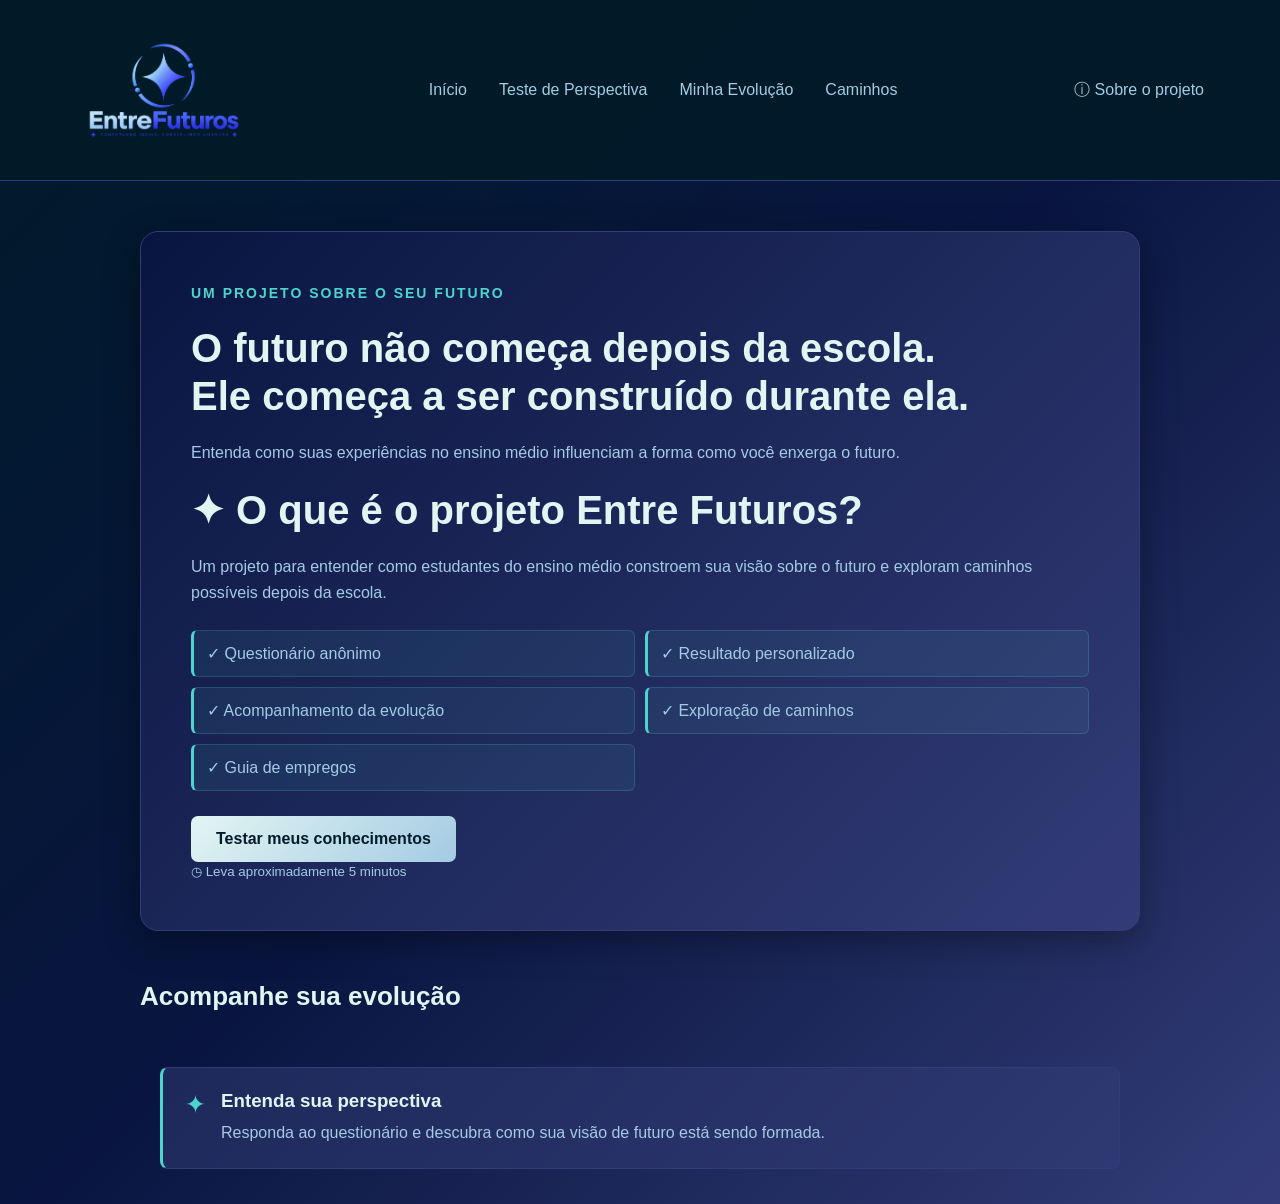
==== Entre Futuros/index.html @ 98583a54 "Versao iniciante" ====
<!DOCTYPE html>
<html lang="pt-BR">

<head>
    <meta charset="UTF-8">
    <meta name="viewport" content="width=device-width, initial-scale=1.0">

    <title>Entre Futuros</title>

    <link rel="stylesheet" href="style.css">
</head>

<body>

    <!-- CABEÇALHO -->
    <header class="navbar">

        <a class="logo" href="#" onclick="openTab(event, 'inicio')">
            <img src="Entre Futuros- Logo.png"alt="Entre Futuros">
        </a>


        <nav>
            <a href="#" onclick="openTab(event, 'inicio')">
                Início
            </a>

            <a href="#" onclick="openTab(event, 'teste')">
                Teste de Perspectiva
            </a>

            <a href="#" onclick="openTab(event, 'evolucao')">
                Minha Evolução
            </a>

            <a href="#" onclick="openTab(event, 'caminhos')">
                Caminhos
            </a>
        </nav>

        <a class="about" href="#" onclick="openTab(event, 'sobre')">
            ⓘ Sobre o projeto
        </a>

    </header>


    <!-- CONTEÚDO -->

    <main>

        <!-- INÍCIO -->
        <section id="inicio" class="tab-content active">

            <div class="hero-card">

                <p>UM PROJETO SOBRE O SEU FUTURO</p>

                <h1>
                    O futuro não começa depois da escola.
                    <br>
                    Ele começa a ser construído durante ela.
                </h1>

                <p>
                    Entenda como suas experiências no ensino médio
                    influenciam a forma como você enxerga o futuro.
                </p>

                <h1>✦ O que é o projeto Entre Futuros?</h1>

                <p>
                    Um projeto para entender como estudantes do ensino médio
                    constroem sua visão sobre o futuro e exploram caminhos
                    possíveis depois da escola.
                </p>

                <ul>
                    <li>✓ Questionário anônimo</li>
                    <li>✓ Resultado personalizado</li>
                    <li>✓ Acompanhamento da evolução</li>
                    <li>✓ Exploração de caminhos</li>
                    <li>✓ Guia de empregos</li>
                </ul>

                <a class="btn primary" href="#" onclick="openTab(event, 'teste')">
                    Testar meus conhecimentos
                </a>

                <br>

                <small>◷ Leva aproximadamente 5 minutos</small>

            </div>


            <h4>Acompanhe sua evolução</h4>

            <section class="features container">

                <a href="#" class="feature" onclick="openTab(event, 'teste')">

                    <span class="icon purple">✦</span>

                    <div>
                        <h3>Entenda sua perspectiva</h3>

                        <p>
                            Responda ao questionário e descubra como
                            sua visão de futuro está sendo formada.
                        </p>
                    </div>

                </a>

            </section>

        </section>


        <!-- TESTE -->
        <section id="teste" class="tab-content">

            <div class="container">

                <h1>Teste de Perspectiva</h1>

                <p>
                    Responda ao questionário para entender melhor
                    como você enxerga seu futuro.
                </p>

            </div>

        </section>


        <!-- EVOLUÇÃO -->
        <section id="evolucao" class="tab-content">

            <div class="container">

                <h1>Minha Evolução</h1>

                <p>
                    Aqui você poderá acompanhar como sua perspectiva
                    sobre o futuro muda ao longo do tempo.
                </p>

            </div>

        </section>


        <!-- CAMINHOS -->
        <section id="caminhos" class="tab-content">

            <div class="container">

                <h1>Caminhos</h1>

                <p>
                    Explore diferentes possibilidades para o seu futuro.
                </p>

            </div>

        </section>


        <!-- SOBRE -->
        <section id="sobre" class="tab-content">

            <div class="container">

                <h1>Sobre o projeto</h1>

                <p>
                    O Entre Futuros é um projeto voltado para entender
                    como estudantes do ensino médio constroem sua visão
                    sobre o futuro.
                </p>

            </div>

        </section>

    </main>


    <!-- JAVASCRIPT -->

    <script>

        function openTab(event, tabId) {

            event.preventDefault();

            // Esconde todas as seções
            document.querySelectorAll(".tab-content").forEach(tab => {
                tab.classList.remove("active");
            });

            // Mostra a seção escolhida
            document.getElementById(tabId).classList.add("active");

        }

    </script>

</body>

</html>
---- Entre Futuros/style.css ----
/* ===== CORES ===== */

:root {
    --ink: #001B29;
    --navy: #091540;
    --indigo: #333C77;
    --persian: #1B2CC1;

    --cyan: #4DD4CD;
    --ice: #A4CBE3;
    --azure: #E2F5F3;
    --blue: #7692FF;
}


/* ===== GERAL ===== */

* {
    margin: 0;
    padding: 0;
    box-sizing: border-box;
    scroll-behavior: smooth;
}

body {
    font-family: Arial, sans-serif;
    background: linear-gradient(135deg,
            var(--ink),
            var(--navy),
            var(--indigo));
    color: var(--azure);
}


/* ===== MENU ===== */

.navbar {
    background: rgba(0, 27, 41, 0.95);
    padding: 15px 5%;

    display: flex;
    align-items: center;
    justify-content: space-between;

    border-bottom: 1px solid var(--indigo);

    position: sticky;
    top: 0;
    z-index: 10;
}

/* ===== LOGO ===== */

.logo {
    display: flex;
    align-items: center;

    text-decoration: none;
}

.logo img {
    width: 200px;
    height: 150px;

    object-fit: contain;
    display: block;
}

/* ===== LINKS ===== */

nav {
    display: flex;
    gap: 8px;
}

nav a,
.about {
    color: var(--ice);
    text-decoration: none;

    padding: 10px 12px;

    transition: 0.3s;
}

nav a:hover,
.about:hover {
    color: var(--cyan);
}


/* ===== CONTEÚDO DAS ABAS ===== */

.tab-content {
    display: none;
}

.tab-content.active {
    display: block;
    animation: fadeIn 0.4s ease;
}


/* ===== INÍCIO ===== */

.hero-card {
    max-width: 1000px;

    margin: 50px auto 30px;
    padding: 50px;

    background: linear-gradient(135deg,
            var(--navy),
            var(--indigo));

    border: 1px solid var(--indigo);
    border-radius: 18px;

    box-shadow: 0 10px 35px rgba(0, 0, 0, 0.35);
}


.hero-card>p:first-child {
    color: var(--cyan);

    font-size: 14px;
    letter-spacing: 2px;
    font-weight: bold;
}


.hero-card h1 {
    color: var(--azure);

    font-size: 40px;
    line-height: 1.2;

    margin: 20px 0;
}


.hero-card p {
    color: var(--ice);

    line-height: 1.6;
    font-size: 16px;
}


/* ===== LISTA ===== */

.hero-card ul {
    list-style: none;

    margin-top: 25px;

    display: grid;
    grid-template-columns: 1fr 1fr;

    gap: 10px;
}


.hero-card li {
    padding: 13px;

    background: rgba(77, 212, 205, 0.08);

    border: 1px solid rgba(77, 212, 205, 0.2);
    border-left: 3px solid var(--cyan);

    border-radius: 6px;

    color: var(--ice);
}


/* ===== BOTÃO ===== */

.btn {
    display: inline-block;

    margin-top: 25px;
    padding: 14px 25px;

    background: linear-gradient(135deg,
            var(--azure),
            var(--ice));

    color: var(--ink);

    text-decoration: none;
    font-weight: bold;

    border-radius: 7px;

    transition: 0.3s;
}

.btn:hover {
    background: var(--cyan);
    transform: translateY(-2px);
}

small {
    color: var(--ice);
}


/* ===== FUNCIONALIDADES ===== */

h4 {
    max-width: 1000px;

    margin: 50px auto 20px;

    color: var(--azure);

    font-size: 26px;
}


.features {
    max-width: 1000px;

    margin: auto;

    display: grid;
    grid-template-columns: 1fr;

    gap: 15px;
}


.feature {
    display: flex;
    gap: 15px;

    padding: 22px;

    background: rgba(51, 60, 119, 0.5);

    border: 1px solid var(--indigo);
    border-left: 3px solid var(--cyan);

    border-radius: 8px;

    color: white;
    text-decoration: none;

    transition: 0.3s;
}


.feature:hover {
    background: rgba(77, 212, 205, 0.1);

    border-color: var(--cyan);

    transform: translateY(-2px);
}


.feature h3 {
    color: var(--azure);

    margin-bottom: 8px;
}


.feature p {
    color: var(--ice);

    line-height: 1.5;
}


.icon {
    font-size: 25px;
    color: var(--cyan);
}


/* ===== OUTRAS PÁGINAS ===== */

.container {
    max-width: 1000px;

    margin: auto;
    padding: 35px 20px;
}


.container h1 {
    color: var(--azure);

    margin-bottom: 15px;
}


.container p {
    color: var(--ice);

    line-height: 1.6;
}


/* ===== ANIMAÇÃO ===== */

@keyframes fadeIn {
    from {
        opacity: 0;
        transform: translateY(10px);
    }

    to {
        opacity: 1;
        transform: translateY(0);
    }
}


/* ===== CELULAR ===== */

@media (max-width: 800px) {

    .navbar {
        flex-direction: column;
        gap: 10px;
    }

    nav {
        flex-wrap: wrap;
        justify-content: center;
    }

    .hero-card {
        margin: 30px 5%;
        padding: 35px;
    }

    .hero-card h1 {
        font-size: 32px;
    }

    .hero-card ul {
        grid-template-columns: 1fr;
    }

    .features {
        margin: 0 5%;
    }

    .container {
        padding: 25px;
    }
}
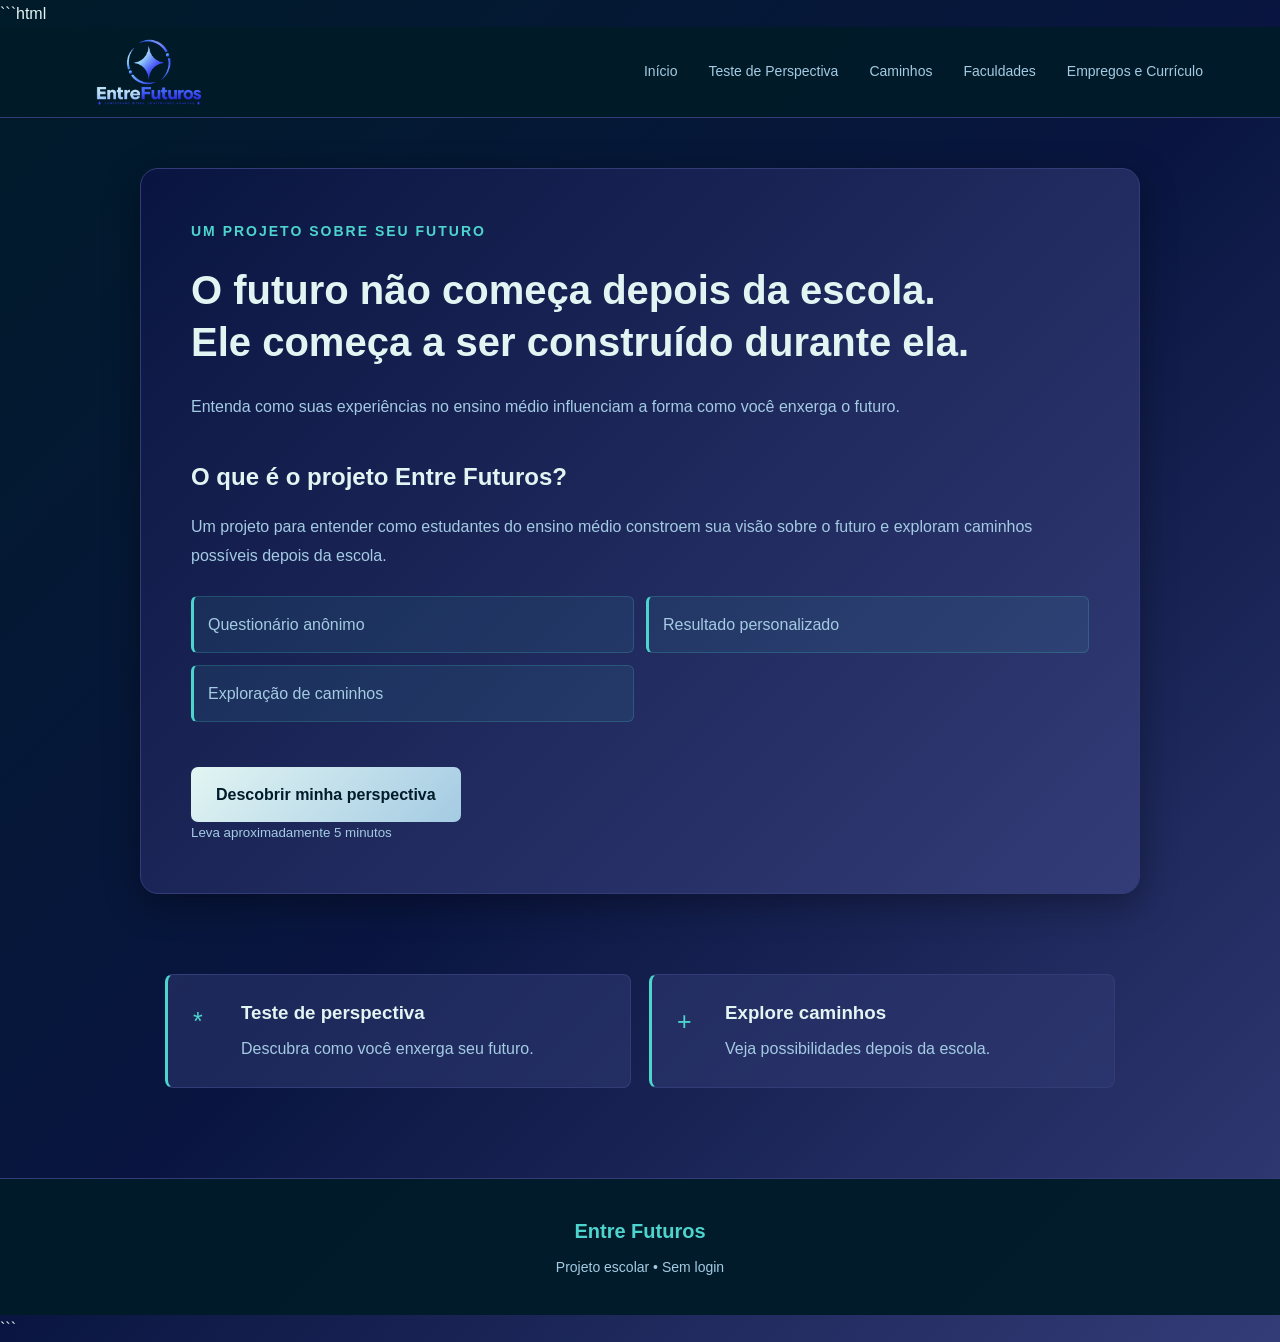
==== commit 2d962de2: "Add files via upload" ====
--- a/Entre Futuros/index.html
+++ b/Entre Futuros/index.html
@@ -1,186 +1,2115 @@
+```html
 <!DOCTYPE html>
 <html lang="pt-BR">
 
 <head>
+
     <meta charset="UTF-8">
+
     <meta name="viewport" content="width=device-width, initial-scale=1.0">
 
     <title>Entre Futuros</title>
 
     <link rel="stylesheet" href="style.css">
+
 </head>
 
+
 <body>
 
+
     <!-- CABEÇALHO -->
+
     <header class="navbar">
 
-        <a class="logo" href="#" onclick="openTab(event, 'inicio')">
-            <img src="Entre Futuros- Logo.png"alt="Entre Futuros">
+        <a
+            class="logo"
+            href="#"
+            onclick="openTab(event, 'inicio')">
+
+            <img
+                src="Entre Futuros- Logo.png"
+                alt="Entre Futuros">
+
         </a>
 
 
         <nav>
-            <a href="#" onclick="openTab(event, 'inicio')">
+
+            <a
+                href="#"
+                onclick="openTab(event, 'inicio')">
+
                 Início
+
             </a>
 
-            <a href="#" onclick="openTab(event, 'teste')">
+
+            <a
+                href="#"
+                onclick="openTab(event, 'teste')">
+
                 Teste de Perspectiva
+
             </a>
 
-            <a href="#" onclick="openTab(event, 'evolucao')">
-                Minha Evolução
+
+            <a
+                href="#"
+                onclick="openTab(event, 'caminhos')">
+
+                Caminhos
+
             </a>
 
-            <a href="#" onclick="openTab(event, 'caminhos')">
-                Caminhos
+
+            <a
+                href="#"
+                onclick="openTab(event, 'faculdades-rn')">
+
+                Faculdades
+
             </a>
+
+
+            <a
+                href="#"
+                onclick="openTab(event, 'empregos-curriculo')">
+
+                Empregos e Currículo
+
+            </a>
+
         </nav>
 
-        <a class="about" href="#" onclick="openTab(event, 'sobre')">
-            ⓘ Sobre o projeto
-        </a>
-
     </header>
 
 
+
     <!-- CONTEÚDO -->
 
     <main>
 
+
+        <!-- ========================= -->
         <!-- INÍCIO -->
-        <section id="inicio" class="tab-content active">
+        <!-- ========================= -->
+
+        <section
+            id="inicio"
+            class="tab-content active">
+
 
             <div class="hero-card">
 
-                <p>UM PROJETO SOBRE O SEU FUTURO</p>
+                <p>
+                    UM PROJETO SOBRE SEU FUTURO
+                </p>
+
 
                 <h1>
+
                     O futuro não começa depois da escola.
+
                     <br>
+
                     Ele começa a ser construído durante ela.
+
                 </h1>
 
+
                 <p>
+
                     Entenda como suas experiências no ensino médio
                     influenciam a forma como você enxerga o futuro.
+
                 </p>
 
-                <h1>✦ O que é o projeto Entre Futuros?</h1>
+
+                <h2>
+
+                    O que é o projeto Entre Futuros?
+
+                </h2>
+
 
                 <p>
-                    Um projeto para entender como estudantes do ensino médio
-                    constroem sua visão sobre o futuro e exploram caminhos
-                    possíveis depois da escola.
+
+                    Um projeto para entender como estudantes do ensino
+                    médio constroem sua visão sobre o futuro e exploram
+                    caminhos possíveis depois da escola.
+
                 </p>
 
+
                 <ul>
-                    <li>✓ Questionário anônimo</li>
-                    <li>✓ Resultado personalizado</li>
-                    <li>✓ Acompanhamento da evolução</li>
-                    <li>✓ Exploração de caminhos</li>
-                    <li>✓ Guia de empregos</li>
+
+                    <li>
+                        Questionário anônimo
+                    </li>
+
+                    <li>
+                        Resultado personalizado
+                    </li>
+
+                    <li>
+                        Exploração de caminhos
+                    </li>
+
                 </ul>
 
-                <a class="btn primary" href="#" onclick="openTab(event, 'teste')">
-                    Testar meus conhecimentos
+
+                <a
+                    class="btn primary"
+                    href="#"
+                    onclick="openTab(event, 'teste')">
+
+                    Descobrir minha perspectiva
+
                 </a>
 
+
                 <br>
 
-                <small>◷ Leva aproximadamente 5 minutos</small>
+
+                <small>
+
+                    Leva aproximadamente 5 minutos
+
+                </small>
 
             </div>
 
 
-            <h4>Acompanhe sua evolução</h4>
 
             <section class="features container">
 
-                <a href="#" class="feature" onclick="openTab(event, 'teste')">
-
-                    <span class="icon purple">✦</span>
+
+                <a
+                    href="#"
+                    class="feature"
+                    onclick="openTab(event, 'teste')">
+
+                    <span class="icon purple">
+
+                        *
+
+                    </span>
+
 
                     <div>
-                        <h3>Entenda sua perspectiva</h3>
+
+                        <h3>
+
+                            Teste de perspectiva
+
+                        </h3>
+
 
                         <p>
-                            Responda ao questionário e descubra como
-                            sua visão de futuro está sendo formada.
+
+                            Descubra como você enxerga seu futuro.
+
                         </p>
+
                     </div>
 
                 </a>
 
+
+
+                <a
+                    href="#"
+                    class="feature"
+                    onclick="openTab(event, 'caminhos')">
+
+                    <span class="icon yellow">
+
+                        +
+
+                    </span>
+
+
+                    <div>
+
+                        <h3>
+
+                            Explore caminhos
+
+                        </h3>
+
+
+                        <p>
+
+                            Veja possibilidades depois da escola.
+
+                        </p>
+
+                    </div>
+
+                </a>
+
             </section>
 
         </section>
 
 
+
+        <!-- ========================= -->
         <!-- TESTE -->
-        <section id="teste" class="tab-content">
+        <!-- ========================= -->
+
+        <section
+            id="teste"
+            class="tab-content">
+
 
             <div class="container">
 
-                <h1>Teste de Perspectiva</h1>
+
+                <h1>
+
+                    Teste de Perspectiva
+
+                </h1>
+
 
                 <p>
+
                     Responda ao questionário para entender melhor
                     como você enxerga seu futuro.
+
                 </p>
 
+
+
+                <form
+                    class="quiz-card"
+                    id="quizForm">
+
+
+                    <!-- PERGUNTA 1 -->
+
+                    <div class="question active">
+
+                        <h3>
+
+                            1. Quando você pensa no futuro depois
+                            do ensino médio, você...
+
+                        </h3>
+
+
+                        <label>
+
+                            <input
+                                name="q1"
+                                type="radio"
+                                value="determinado">
+
+                            Já tenho um plano bem definido.
+
+                        </label>
+
+
+                        <label>
+
+                            <input
+                                name="q1"
+                                type="radio"
+                                value="explorador">
+
+                            Tenho algumas ideias, mas quero conhecer
+                            possibilidades.
+
+                        </label>
+
+
+                        <label>
+
+                            <input
+                                name="q1"
+                                type="radio"
+                                value="transformacao">
+
+                            Mudo bastante de ideia conforme vivo
+                            novas experiências.
+
+                        </label>
+
+
+                        <label>
+
+                            <input
+                                name="q1"
+                                type="radio"
+                                value="descobrindo">
+
+                            Ainda não faço ideia e estou tentando descobrir.
+
+                        </label>
+
+                    </div>
+
+
+
+                    <!-- PERGUNTA 2 -->
+
+                    <div class="question">
+
+                        <h3>
+
+                            2. O quanto a escola influencia suas
+                            escolhas para o futuro?
+
+                        </h3>
+
+
+                        <label>
+
+                            <input
+                                name="q2"
+                                type="radio"
+                                value="determinado">
+
+                            Muito: professores e atividades me ajudam
+                            a decidir.
+
+                        </label>
+
+
+                        <label>
+
+                            <input
+                                name="q2"
+                                type="radio"
+                                value="explorador">
+
+                            Um pouco: algumas experiências despertaram
+                            interesses.
+
+                        </label>
+
+
+                        <label>
+
+                            <input
+                                name="q2"
+                                type="radio"
+                                value="transformacao">
+
+                            Depende do momento e das experiências.
+
+                        </label>
+
+
+                        <label>
+
+                            <input
+                                name="q2"
+                                type="radio"
+                                value="descobrindo">
+
+                            Pouco: ainda não vejo uma ligação clara.
+
+                        </label>
+
+                    </div>
+
+
+
+                    <!-- PERGUNTA 3 -->
+
+                    <div class="question">
+
+                        <h3>
+
+                            3. Qual fator mais pesa nas suas decisões?
+
+                        </h3>
+
+
+                        <label>
+
+                            <input
+                                name="q3"
+                                type="radio"
+                                value="explorador">
+
+                            Meus interesses e curiosidades.
+
+                        </label>
+
+
+                        <label>
+
+                            <input
+                                name="q3"
+                                type="radio"
+                                value="determinado">
+
+                            Meus objetivos profissionais.
+
+                        </label>
+
+
+                        <label>
+
+                            <input
+                                name="q3"
+                                type="radio"
+                                value="descobrindo">
+
+                            Minha situação financeira.
+
+                        </label>
+
+
+                        <label>
+
+                            <input
+                                name="q3"
+                                type="radio"
+                                value="transformacao">
+
+                            Família, amigos e pessoas próximas.
+
+                        </label>
+
+                    </div>
+
+
+
+                    <!-- PERGUNTA 4 -->
+
+                    <div class="question">
+
+                        <h3>
+
+                            4. Quando alguém pergunta
+                            "o que você vai fazer depois da escola?"...
+
+                        </h3>
+
+
+                        <label>
+
+                            <input
+                                name="q4"
+                                type="radio"
+                                value="determinado">
+
+                            Eu sei exatamente o que responder.
+
+                        </label>
+
+
+                        <label>
+
+                            <input
+                                name="q4"
+                                type="radio"
+                                value="explorador">
+
+                            Tenho algumas opções para contar.
+
+                        </label>
+
+
+                        <label>
+
+                            <input
+                                name="q4"
+                                type="radio"
+                                value="transformacao">
+
+                            Minha resposta muda dependendo da época.
+
+                        </label>
+
+
+                        <label>
+
+                            <input
+                                name="q4"
+                                type="radio"
+                                value="descobrindo">
+
+                            Fico sem saber o que responder.
+
+                        </label>
+
+                    </div>
+
+
+
+                    <!-- PERGUNTA 5 -->
+
+                    <div class="question">
+
+                        <h3>
+
+                            5. O que mais preocupa você sobre o futuro?
+
+                        </h3>
+
+
+                        <label>
+
+                            <input
+                                name="q5"
+                                type="radio"
+                                value="descobrindo">
+
+                            Não saber qual caminho escolher.
+
+                        </label>
+
+
+                        <label>
+
+                            <input
+                                name="q5"
+                                type="radio"
+                                value="determinado">
+
+                            Conseguir alcançar meus objetivos.
+
+                        </label>
+
+
+                        <label>
+
+                            <input
+                                name="q5"
+                                type="radio"
+                                value="explorador">
+
+                            Encontrar algo que realmente combine comigo.
+
+                        </label>
+
+
+                        <label>
+
+                            <input
+                                name="q5"
+                                type="radio"
+                                value="transformacao">
+
+                            As mudanças que ainda podem acontecer.
+
+                        </label>
+
+                    </div>
+
+
+
+                    <!-- PERGUNTA 6 -->
+
+                    <div class="question">
+
+                        <h3>
+
+                            6. Como você se sente ao pensar em tomar
+                            decisões importantes?
+
+                        </h3>
+
+
+                        <label>
+
+                            <input
+                                name="q6"
+                                type="radio"
+                                value="determinado">
+
+                            Confiante.
+
+                        </label>
+
+
+                        <label>
+
+                            <input
+                                name="q6"
+                                type="radio"
+                                value="explorador">
+
+                            Curioso.
+
+                        </label>
+
+
+                        <label>
+
+                            <input
+                                name="q6"
+                                type="radio"
+                                value="transformacao">
+
+                            Em dúvida, mas aberto a mudanças.
+
+                        </label>
+
+
+                        <label>
+
+                            <input
+                                name="q6"
+                                type="radio"
+                                value="descobrindo">
+
+                            Inseguro ou sem direção.
+
+                        </label>
+
+                    </div>
+
+
+
+                    <!-- PERGUNTA 7 -->
+
+                    <div class="question">
+
+                        <h3>
+
+                            7. Qual frase mais combina com você?
+
+                        </h3>
+
+
+                        <label>
+
+                            <input
+                                name="q7"
+                                type="radio"
+                                value="determinado">
+
+                            "Eu já sei onde quero chegar."
+
+                        </label>
+
+
+                        <label>
+
+                            <input
+                                name="q7"
+                                type="radio"
+                                value="explorador">
+
+                            "Quero experimentar antes de decidir."
+
+                        </label>
+
+
+                        <label>
+
+                            <input
+                                name="q7"
+                                type="radio"
+                                value="transformacao">
+
+                            "Meu futuro está mudando junto comigo."
+
+                        </label>
+
+
+                        <label>
+
+                            <input
+                                name="q7"
+                                type="radio"
+                                value="descobrindo">
+
+                            "Ainda estou tentando me encontrar."
+
+                        </label>
+
+                    </div>
+
+
+
+                    <!-- PERGUNTA 8 -->
+
+                    <div class="question">
+
+                        <h3>
+
+                            8. O que você gostaria que a escola
+                            oferecesse mais?
+
+                        </h3>
+
+
+                        <label>
+
+                            <input
+                                name="q8"
+                                type="radio"
+                                value="explorador">
+
+                            Mais contato com diferentes profissões.
+
+                        </label>
+
+
+                        <label>
+
+                            <input
+                                name="q8"
+                                type="radio"
+                                value="determinado">
+
+                            Mais preparação para faculdade e carreira.
+
+                        </label>
+
+
+                        <label>
+
+                            <input
+                                name="q8"
+                                type="radio"
+                                value="transformacao">
+
+                            Mais experiências práticas.
+
+                        </label>
+
+
+                        <label>
+
+                            <input
+                                name="q8"
+                                type="radio"
+                                value="descobrindo">
+
+                            Mais orientação para quem ainda está indeciso.
+
+                        </label>
+
+                    </div>
+
+
+
+                    <div class="quiz-actions">
+
+                        <button
+                            class="btn secondary"
+                            id="prevBtn"
+                            type="button">
+
+                            Voltar
+
+                        </button>
+
+
+                        <button
+                            class="btn primary"
+                            id="nextBtn"
+                            type="button">
+
+                            Próxima
+
+                        </button>
+
+                    </div>
+
+                </form>
+
+
+
+                <div
+                    class="result-card hidden"
+                    id="result">
+
+                </div>
+
             </div>
 
         </section>
 
 
-        <!-- EVOLUÇÃO -->
-        <section id="evolucao" class="tab-content">
+
+        <!-- ========================= -->
+        <!-- CAMINHOS -->
+        <!-- ========================= -->
+
+        <section
+            id="caminhos"
+            class="tab-content">
+
 
             <div class="container">
 
-                <h1>Minha Evolução</h1>
+
+                <h1>
+
+                    Caminhos
+
+                </h1>
+
 
                 <p>
-                    Aqui você poderá acompanhar como sua perspectiva
-                    sobre o futuro muda ao longo do tempo.
+
+                    Conheça diferentes possibilidades para o seu futuro.
+
                 </p>
 
+
+
+                <div class="path-grid">
+
+
+                    <article class="path">
+
+                        <h3>
+
+                            Faculdade
+
+                        </h3>
+
+
+                        <p>
+
+                            Para quem deseja aprofundar os estudos
+                            em uma área acadêmica ou profissional.
+
+                        </p>
+
+
+                        <button
+                            onclick="showPath('Faculdade')">
+
+                            Explorar
+
+                        </button>
+
+                    </article>
+
+
+
+                    <article class="path">
+
+                        <h3>
+
+                            Curso técnico
+
+                        </h3>
+
+
+                        <p>
+
+                            Uma alternativa com formação profissional
+                            mais direcionada e prática.
+
+                        </p>
+
+
+                        <button
+                            onclick="showPath('Curso técnico')">
+
+                            Explorar
+
+                        </button>
+
+                    </article>
+
+
+
+                    <article class="path">
+
+                        <h3>
+
+                            Trabalho
+
+                        </h3>
+
+
+                        <p>
+
+                            Entrar no mercado e construir experiência
+                            profissional também pode fazer parte
+                            da trajetória.
+
+                        </p>
+
+
+                        <button
+                            onclick="showPath('Trabalho')">
+
+                            Explorar
+
+                        </button>
+
+                    </article>
+
+
+
+                    <article class="path">
+
+                        <h3>
+
+                            Empreendedorismo
+
+                        </h3>
+
+
+                        <p>
+
+                            Criar projetos, negócios ou soluções
+                            para problemas que você identifica.
+
+                        </p>
+
+
+                        <button
+                            onclick="showPath('Empreendedorismo')">
+
+                            Explorar
+
+                        </button>
+
+                    </article>
+
+                </div>
+
+
+
+                <div
+                    class="path-details hidden"
+                    id="pathDetails">
+
+                </div>
+
             </div>
 
         </section>
 
 
-        <!-- CAMINHOS -->
-        <section id="caminhos" class="tab-content">
+
+        <!-- ========================= -->
+        <!-- FACULDADES -->
+        <!-- ========================= -->
+
+        <section
+            id="faculdades-rn"
+            class="tab-content">
+
 
             <div class="container">
 
-                <h1>Caminhos</h1>
+
+                <h1>
+
+                    Faculdades do Rio Grande do Norte
+
+                </h1>
+
 
                 <p>
-                    Explore diferentes possibilidades para o seu futuro.
+
+                    Consulte instituições, cursos, modalidades
+                    e informações sobre bolsas e descontos.
+
                 </p>
 
+
+
+                <div class="faculdade-filtros">
+
+
+                    <div class="search-box">
+
+                        <label for="faculdadeSearch">
+
+                            Buscar instituição, sigla ou curso
+
+                        </label>
+
+
+                        <input
+                            id="faculdadeSearch"
+                            type="search"
+                            placeholder="Ex.: UFRN, Direito, Medicina...">
+
+                    </div>
+
+
+
+                    <div class="filter-grid">
+
+
+                        <label>
+
+                            Cidade
+
+
+                            <select id="cidadeFiltro">
+
+                                <option value="">
+                                    Todas
+                                </option>
+
+                            </select>
+
+                        </label>
+
+
+
+                        <label>
+
+                            Tipo
+
+
+                            <select id="tipoFiltro">
+
+                                <option value="">
+                                    Todas
+                                </option>
+
+                                <option value="publica">
+                                    Pública
+                                </option>
+
+                                <option value="privada">
+                                    Privada
+                                </option>
+
+                            </select>
+
+                        </label>
+
+
+
+                        <label>
+
+                            Modalidade
+
+
+                            <select id="modalidadeFiltro">
+
+                                <option value="">
+                                    Todas
+                                </option>
+
+                                <option value="presencial">
+                                    Presencial
+                                </option>
+
+                                <option value="ead">
+                                    EAD
+                                </option>
+
+                            </select>
+
+                        </label>
+
+
+
+                        <label>
+
+                            Situação
+
+
+                            <select id="situacaoFiltro">
+
+                                <option value="">
+                                    Todas
+                                </option>
+
+                                <option value="ativa">
+                                    Ativa
+                                </option>
+
+                                <option value="extinta">
+                                    Extinta
+                                </option>
+
+                            </select>
+
+                        </label>
+
+                    </div>
+
+                </div>
+
+
+
+                <div class="faculdade-toolbar">
+
+                    <strong id="faculdadeResultadoCount">
+
+                        0 instituições encontradas
+
+                    </strong>
+
+
+                    <span>
+
+                        Clique em uma instituição para ver os detalhes.
+
+                    </span>
+
+                </div>
+
+
+
+                <div
+                    class="faculdade-results"
+                    id="faculdadeResultados">
+
+                </div>
+
+
+
+                <p
+                    class="faculdade-empty"
+                    hidden
+                    id="faculdadeSemResultados">
+
+                    Nenhuma instituição encontrada
+                    com esses filtros.
+
+                </p>
+
+
+
+                <div class="faculdade-catalog-note">
+
+                    <strong>
+
+                        Base de referência:
+
+                    </strong>
+
+
+                    Consulte o e-MEC oficial para informações
+                    completas e atualizadas.
+
+
+                    <br>
+                    <br>
+
+
+                    <a
+                        href="https://emec.mec.gov.br/"
+                        target="_blank"
+                        rel="noopener noreferrer">
+
+                        e-MEC oficial
+
+                    </a>
+
+                </div>
+
             </div>
 
         </section>
 
 
-        <!-- SOBRE -->
-        <section id="sobre" class="tab-content">
+
+        <!-- ================================================= -->
+        <!-- EMPREGOS E CURRÍCULO -->
+        <!-- ================================================= -->
+
+        <section
+            id="empregos-curriculo"
+            class="tab-content">
+
 
             <div class="container">
 
-                <h1>Sobre o projeto</h1>
+
+                <h1>
+
+                    Empregos e Currículo
+
+                </h1>
+
 
                 <p>
-                    O Entre Futuros é um projeto voltado para entender
-                    como estudantes do ensino médio constroem sua visão
-                    sobre o futuro.
+
+                    Encontre oportunidades, prepare seu currículo
+                    e aprenda a se apresentar profissionalmente.
+
                 </p>
 
+
+
+                <!-- ========================= -->
+                <!-- EMPREGOS -->
+                <!-- ========================= -->
+
+                <div class="panel">
+
+
+                    <h2>
+
+                        🔎 Procurando emprego?
+
+                    </h2>
+
+
+                    <p>
+
+                        Confira algumas formas de começar a procurar
+                        oportunidades em Natal, Extremoz e região.
+
+                    </p>
+
+                </div>
+
+
+
+                <div class="path-grid">
+
+
+                    <article class="path">
+
+
+                        <h3>
+
+                            Natal - RN
+
+                        </h3>
+
+
+                        <p>
+
+                            Procure oportunidades em comércio,
+                            atendimento, administração, tecnologia,
+                            turismo e serviços.
+
+                        </p>
+
+
+                        <ul>
+
+                            <li>
+                                Jovem aprendiz
+                            </li>
+
+                            <li>
+                                Primeiro emprego
+                            </li>
+
+                            <li>
+                                Estágios
+                            </li>
+
+                            <li>
+                                Auxiliar administrativo
+                            </li>
+
+                        </ul>
+
+                    </article>
+
+
+
+                    <article class="path">
+
+
+                        <h3>
+
+                            Extremoz - RN
+
+                        </h3>
+
+
+                        <p>
+
+                            Pesquise oportunidades no município
+                            e também em cidades próximas.
+
+                        </p>
+
+
+                        <ul>
+
+                            <li>
+                                Comércio
+                            </li>
+
+                            <li>
+                                Serviços
+                            </li>
+
+                            <li>
+                                Logística
+                            </li>
+
+                            <li>
+                                Jovem aprendiz
+                            </li>
+
+                        </ul>
+
+                    </article>
+
+
+
+                    <article class="path">
+
+
+                        <h3>
+
+                            Como procurar
+
+                        </h3>
+
+
+                        <p>
+
+                            Utilize palavras-chave relacionadas
+                            à vaga que você deseja.
+
+                        </p>
+
+
+                        <ul>
+
+                            <li>
+                                Jovem aprendiz Natal RN
+                            </li>
+
+                            <li>
+                                Primeiro emprego Natal RN
+                            </li>
+
+                            <li>
+                                Estágio Extremoz RN
+                            </li>
+
+                            <li>
+                                Auxiliar administrativo RN
+                            </li>
+
+                        </ul>
+
+                    </article>
+
+                </div>
+
+
+
+                <!-- ========================= -->
+                <!-- CURRÍCULO -->
+                <!-- ========================= -->
+
+                <div class="panel">
+
+
+                    <h2>
+
+                        📄 Currículo
+
+                    </h2>
+
+
+                    <p>
+
+                        O currículo apresenta sua formação,
+                        conhecimentos, experiências e habilidades.
+
+                    </p>
+
+                </div>
+
+
+
+                <!-- CHECKLIST -->
+
+                <div class="panel">
+
+
+                    <h2>
+
+                        ✅ Checklist do currículo
+
+                    </h2>
+
+
+                    <p>
+
+                        Antes de enviar seu currículo,
+                        confira se você colocou:
+
+                    </p>
+
+
+
+                    <div class="checklist">
+
+
+                        <label>
+
+                            <input type="checkbox">
+
+                            Nome completo
+
+                        </label>
+
+
+                        <label>
+
+                            <input type="checkbox">
+
+                            E-mail profissional
+
+                        </label>
+
+
+                        <label>
+
+                            <input type="checkbox">
+
+                            Telefone atualizado
+
+                        </label>
+
+
+                        <label>
+
+                            <input type="checkbox">
+
+                            Cidade e estado
+
+                        </label>
+
+
+                        <label>
+
+                            <input type="checkbox">
+
+                            Objetivo profissional
+
+                        </label>
+
+
+                        <label>
+
+                            <input type="checkbox">
+
+                            Formação escolar
+
+                        </label>
+
+
+                        <label>
+
+                            <input type="checkbox">
+
+                            Cursos e conhecimentos
+
+                        </label>
+
+
+                        <label>
+
+                            <input type="checkbox">
+
+                            Experiências profissionais
+
+                        </label>
+
+
+                        <label>
+
+                            <input type="checkbox">
+
+                            Projetos ou atividades relevantes
+
+                        </label>
+
+
+                        <label>
+
+                            <input type="checkbox">
+
+                            Habilidades
+
+                        </label>
+
+
+                        <label>
+
+                            <input type="checkbox">
+
+                            Revisão ortográfica
+
+                        </label>
+
+
+                        <label>
+
+                            <input type="checkbox">
+
+                            Informações verdadeiras e atualizadas
+
+                        </label>
+
+                    </div>
+
+                </div>
+
+
+
+                <!-- O QUE EVITAR -->
+
+                <div class="panel">
+
+
+                    <h2>
+
+                        ⚠️ O que evitar no currículo
+
+                    </h2>
+
+
+                    <ul>
+
+                        <li>
+                            Informações falsas ou exageradas.
+                        </li>
+
+                        <li>
+                            Textos muito longos.
+                        </li>
+
+                        <li>
+                            Erros de português.
+                        </li>
+
+                        <li>
+                            Informações que não tenham relação com a vaga.
+                        </li>
+
+                        <li>
+                            E-mails pouco profissionais.
+                        </li>
+
+                        <li>
+                            Informações desatualizadas.
+                        </li>
+
+                    </ul>
+
+                </div>
+
+
+
+                <!-- ========================= -->
+                <!-- EXEMPLOS VISUAIS -->
+                <!-- ========================= -->
+
+                <div class="panel">
+
+
+                    <h2>
+
+                        📝 Exemplos de currículo
+
+                    </h2>
+
+
+                    <p>
+
+                        Veja exemplos de estruturas para entender
+                        como organizar as informações.
+
+                    </p>
+
+                </div>
+
+
+
+                <div class="curriculo-exemplos">
+
+
+                    <!-- EXEMPLO 1 -->
+
+                    <article class="curriculo-exemplo">
+
+
+                        <img
+                            src="https://images.unsplash.com/photo-1586281380349-632531db7ed4?auto=format&fit=crop&w=900&q=80"
+                            alt="Exemplo visual de documento">
+
+
+                        <div>
+
+
+                            <h3>
+
+                                Modelo simples
+
+                            </h3>
+
+
+                            <p>
+
+                                Um modelo direto, organizado
+                                e fácil de ler.
+
+                            </p>
+
+
+                            <button
+                                type="button"
+                                onclick="mostrarModelo('modelo1')">
+
+                                Ver estrutura
+
+                            </button>
+
+                        </div>
+
+                    </article>
+
+
+
+                    <!-- EXEMPLO 2 -->
+
+                    <article class="curriculo-exemplo">
+
+
+                        <img
+                            src="https://images.unsplash.com/photo-1554224155-6726b3ff858f?auto=format&fit=crop&w=900&q=80"
+                            alt="Exemplo visual de currículo">
+
+
+                        <div>
+
+
+                            <h3>
+
+                                Primeiro emprego
+
+                            </h3>
+
+
+                            <p>
+
+                                Modelo pensado para estudantes
+                                com pouca experiência.
+
+                            </p>
+
+
+                            <button
+                                type="button"
+                                onclick="mostrarModelo('modelo2')">
+
+                                Ver estrutura
+
+                            </button>
+
+                        </div>
+
+                    </article>
+
+
+
+                    <!-- EXEMPLO 3 -->
+
+                    <article class="curriculo-exemplo">
+
+
+                        <img
+                            src="https://images.unsplash.com/photo-1450101499163-c8848c66ca85?auto=format&fit=crop&w=900&q=80"
+                            alt="Pessoa organizando documentos">
+
+
+                        <div>
+
+
+                            <h3>
+
+                                Modelo profissional
+
+                            </h3>
+
+
+                            <p>
+
+                                Estrutura para quem já possui
+                                cursos, projetos ou experiências.
+
+                            </p>
+
+
+                            <button
+                                type="button"
+                                onclick="mostrarModelo('modelo3')">
+
+                                Ver estrutura
+
+                            </button>
+
+                        </div>
+
+                    </article>
+
+                </div>
+
+
+
+                <div
+                    id="modeloCurriculo"
+                    class="panel hidden">
+
+                </div>
+
+
+
+                <!-- ========================= -->
+                <!-- GERADOR -->
+                <!-- ========================= -->
+
+                <div class="panel">
+
+
+                    <h2>
+
+                        ✏️ Monte seu currículo
+
+                    </h2>
+
+
+                    <p>
+
+                        Preencha os campos abaixo para gerar
+                        uma versão organizada do seu currículo.
+
+                    </p>
+
+                </div>
+
+
+
+                <form
+                    class="quiz-card"
+                    id="curriculoForm">
+
+
+                    <fieldset>
+
+
+                        <legend>
+
+                            1. Dados pessoais
+
+                        </legend>
+
+
+
+                        <label>
+
+                            Nome completo
+
+
+                            <input
+                                name="nome"
+                                type="text"
+                                placeholder="Seu nome completo">
+
+                        </label>
+
+
+
+                        <label>
+
+                            E-mail
+
+
+                            <input
+                                name="email"
+                                type="email"
+                                placeholder="seuemail@exemplo.com">
+
+                        </label>
+
+
+
+                        <label>
+
+                            Telefone
+
+
+                            <input
+                                name="telefone"
+                                type="tel"
+                                placeholder="(84) 99999-9999">
+
+                        </label>
+
+
+
+                        <label>
+
+                            Cidade/UF
+
+
+                            <input
+                                name="cidade"
+                                type="text"
+                                placeholder="Natal - RN">
+
+                        </label>
+
+                    </fieldset>
+
+
+
+                    <fieldset>
+
+
+                        <legend>
+
+                            2. Objetivo profissional
+
+                        </legend>
+
+
+                        <textarea
+                            name="objetivo"
+                            placeholder="Ex.: Busco minha primeira oportunidade profissional na área de..."></textarea>
+
+                    </fieldset>
+
+
+
+                    <fieldset>
+
+
+                        <legend>
+
+                            3. Formação
+
+                        </legend>
+
+
+
+                        <label>
+
+                            Escolaridade
+
+
+                            <input
+                                name="formacao"
+                                type="text"
+                                placeholder="Ex.: Ensino Médio - 3º ano">
+
+                        </label>
+
+
+
+                        <label>
+
+                            Instituição de ensino
+
+
+                            <input
+                                name="instituicao"
+                                type="text"
+                                placeholder="Nome da escola">
+
+                        </label>
+
+                    </fieldset>
+
+
+
+                    <fieldset>
+
+
+                        <legend>
+
+                            4. Cursos e conhecimentos
+
+                        </legend>
+
+
+                        <textarea
+                            name="cursos"
+                            placeholder="Informática, idiomas, cursos, oficinas, projetos..."></textarea>
+
+                    </fieldset>
+
+
+
+                    <fieldset>
+
+
+                        <legend>
+
+                            5. Experiências e atividades
+
+                        </legend>
+
+
+                        <textarea
+                            name="experiencias"
+                            placeholder="Trabalhos, projetos escolares, voluntariado ou outras atividades..."></textarea>
+
+                    </fieldset>
+
+
+
+                    <fieldset>
+
+
+                        <legend>
+
+                            6. Habilidades
+
+                        </legend>
+
+
+                        <textarea
+                            name="habilidades"
+                            placeholder="Ex.: comunicação, organização, criatividade, trabalho em equipe..."></textarea>
+
+                    </fieldset>
+
+
+
+                    <button
+                        class="btn primary"
+                        type="button"
+                        onclick="gerarCurriculo()">
+
+                        Gerar currículo
+
+                    </button>
+
+                </form>
+
+
+
+                <!-- CURRÍCULO GERADO -->
+
+                <article
+                    class="panel"
+                    id="curriculoDigital"
+                    hidden>
+
+
+                    <h2 id="cvNome">
+
+                        SEU NOME
+
+                    </h2>
+
+
+                    <p id="cvContato"></p>
+
+
+                    <hr>
+
+
+                    <h3>
+
+                        OBJETIVO
+
+                    </h3>
+
+
+                    <p id="cvObjetivo"></p>
+
+
+
+                    <h3>
+
+                        FORMAÇÃO
+
+                    </h3>
+
+
+                    <p id="cvFormacao"></p>
+
+
+
+                    <h3>
+
+                        CURSOS E CONHECIMENTOS
+
+                    </h3>
+
+
+                    <p id="cvCursos"></p>
+
+
+
+                    <h3>
+
+                        EXPERIÊNCIAS E ATIVIDADES
+
+                    </h3>
+
+
+                    <p id="cvExperiencias"></p>
+
+
+
+                    <h3>
+
+                        HABILIDADES
+
+                    </h3>
+
+
+                    <p id="cvHabilidades"></p>
+
+                </article>
+
+
+
+                <!-- ========================= -->
+                <!-- APRESENTAÇÃO -->
+                <!-- ========================= -->
+
+                <div class="panel">
+
+
+                    <h2>
+
+                        💬 Como se apresentar
+
+                    </h2>
+
+
+                    <p>
+
+                        Exemplo de mensagem para entrar em contato
+                        com uma empresa:
+
+                    </p>
+
+
+                    <blockquote>
+
+                        Olá! Meu nome é [SEU NOME].
+
+                        Sou estudante e estou buscando uma
+                        oportunidade de [JOVEM APRENDIZ /
+                        PRIMEIRO EMPREGO / ESTÁGIO].
+
+                        Tenho interesse na área de [ÁREA]
+                        e possuo conhecimentos em [HABILIDADES].
+
+                        Gostaria de saber se a empresa possui
+                        oportunidades compatíveis com meu perfil.
+
+                        Agradeço pela atenção!
+
+                    </blockquote>
+
+                </div>
+
             </div>
 
         </section>
@@ -188,7 +2117,31 @@
     </main>
 
 
-    <!-- JAVASCRIPT -->
+
+    <!-- RODAPÉ -->
+
+    <footer>
+
+        <div>
+
+            Entre Futuros
+
+        </div>
+
+
+        <span>
+
+            Projeto escolar • Sem login
+
+        </span>
+
+    </footer>
+
+
+
+    <!-- ========================= -->
+    <!-- SISTEMA DE ABAS -->
+    <!-- ========================= -->
 
     <script>
 
@@ -196,18 +2149,213 @@
 
             event.preventDefault();
 
-            // Esconde todas as seções
-            document.querySelectorAll(".tab-content").forEach(tab => {
-                tab.classList.remove("active");
+
+            document
+                .querySelectorAll(".tab-content")
+                .forEach(tab => {
+
+                    tab.classList.remove("active");
+
+                });
+
+
+            const tab =
+                document.getElementById(tabId);
+
+
+            if (tab) {
+
+                tab.classList.add("active");
+
+            }
+
+
+            window.scrollTo({
+
+                top: 0,
+                behavior: "smooth"
+
             });
 
-            // Mostra a seção escolhida
-            document.getElementById(tabId).classList.add("active");
-
         }
 
+
+
+        /* ========================= */
+        /* MODELOS DE CURRÍCULO */
+        /* ========================= */
+
+        function mostrarModelo(modelo) {
+
+
+            const area =
+                document.getElementById("modeloCurriculo");
+
+
+            const modelos = {
+
+
+                modelo1: `
+
+                    <h2>Modelo simples</h2>
+
+                    <h3>Nome completo</h3>
+
+                    <p>
+                        Telefone • E-mail • Cidade/UF
+                    </p>
+
+                    <h3>Objetivo</h3>
+
+                    <p>
+                        Uma frase curta explicando
+                        qual oportunidade você procura.
+                    </p>
+
+                    <h3>Formação</h3>
+
+                    <p>
+                        Ensino Médio - 3º ano
+                    </p>
+
+                    <h3>Cursos e conhecimentos</h3>
+
+                    <p>
+                        Informática, idiomas, oficinas
+                        e outros conhecimentos.
+                    </p>
+
+                    <h3>Habilidades</h3>
+
+                    <p>
+                        Organização, comunicação,
+                        criatividade e trabalho em equipe.
+                    </p>
+
+                `,
+
+
+                modelo2: `
+
+                    <h2>Modelo para primeiro emprego</h2>
+
+                    <h3>Nome completo</h3>
+
+                    <p>
+                        Telefone • E-mail • Cidade
+                    </p>
+
+                    <h3>Objetivo</h3>
+
+                    <p>
+                        Buscar a primeira oportunidade
+                        profissional.
+                    </p>
+
+                    <h3>Formação</h3>
+
+                    <p>
+                        Ensino Médio em andamento.
+                    </p>
+
+                    <h3>Cursos e conhecimentos</h3>
+
+                    <p>
+                        Informática, idiomas, cursos livres
+                        e projetos escolares.
+                    </p>
+
+                    <h3>Projetos e atividades</h3>
+
+                    <p>
+                        Trabalhos escolares, eventos,
+                        voluntariado ou outras atividades.
+                    </p>
+
+                    <h3>Habilidades</h3>
+
+                    <p>
+                        Comunicação, responsabilidade,
+                        organização e trabalho em equipe.
+                    </p>
+
+                `,
+
+
+                modelo3: `
+
+                    <h2>Modelo profissional</h2>
+
+                    <h3>Nome completo</h3>
+
+                    <p>
+                        Telefone • E-mail • Cidade
+                    </p>
+
+                    <h3>Objetivo profissional</h3>
+
+                    <p>
+                        Área ou cargo desejado.
+                    </p>
+
+                    <h3>Formação</h3>
+
+                    <p>
+                        Formação escolar e cursos relevantes.
+                    </p>
+
+                    <h3>Experiência</h3>
+
+                    <p>
+                        Experiências profissionais ou
+                        atividades relevantes.
+                    </p>
+
+                    <h3>Cursos e conhecimentos</h3>
+
+                    <p>
+                        Cursos, ferramentas, idiomas
+                        e conhecimentos técnicos.
+                    </p>
+
+                    <h3>Habilidades</h3>
+
+                    <p>
+                        Principais competências relacionadas
+                        à oportunidade.
+                    </p>
+
+                `
+
+            };
+
+
+            area.innerHTML =
+                modelos[modelo];
+
+
+            area.classList.remove("hidden");
+
+
+            area.scrollIntoView({
+
+                behavior: "smooth",
+                block: "start"
+
+            });
+
+        }
+
     </script>
 
+
+
+    <!-- SCRIPT PRINCIPAL -->
+
+    <script src="script.js"></script>
+
+
 </body>
 
-</html>+</html>
+```
--- a/Entre Futuros/style.css
+++ b/Entre Futuros/style.css
@@ -1,4 +1,4 @@
-/* ===== CORES ===== */
+    /* ===== CORES ===== */
 
 :root {
     --ink: #001B29;
@@ -24,30 +24,54 @@
 
 body {
     font-family: Arial, sans-serif;
-    background: linear-gradient(135deg,
-            var(--ink),
-            var(--navy),
-            var(--indigo));
+
+    background: linear-gradient(
+        135deg,
+        var(--ink),
+        var(--navy),
+        var(--indigo)
+    );
+
     color: var(--azure);
-}
-
-
-/* ===== MENU ===== */
+
+    line-height: 1.7;
+}
+
+a {
+    text-decoration: none;
+}
+
+button,
+input,
+textarea,
+select {
+    font-family: Arial, sans-serif;
+}
+
+
+/* ===== CABEÇALHO ===== */
 
 .navbar {
-    background: rgba(0, 27, 41, 0.95);
-    padding: 15px 5%;
+    background: rgba(0, 27, 41, 0.97);
+
+    min-height: 85px;
+
+    padding: 10px 5%;
 
     display: flex;
     align-items: center;
     justify-content: space-between;
 
+    gap: 30px;
+
     border-bottom: 1px solid var(--indigo);
 
     position: sticky;
     top: 0;
-    z-index: 10;
-}
+
+    z-index: 1000;
+}
+
 
 /* ===== LOGO ===== */
 
@@ -55,41 +79,52 @@
     display: flex;
     align-items: center;
 
-    text-decoration: none;
+    flex-shrink: 0;
 }
 
 .logo img {
-    width: 200px;
-    height: 150px;
+    width: 170px;
+    height: 70px;
 
     object-fit: contain;
+
     display: block;
 }
 
-/* ===== LINKS ===== */
-
-nav {
+
+/* ===== LINKS DO MENU ===== */
+
+.navbar nav {
     display: flex;
-    gap: 8px;
-}
-
-nav a,
-.about {
-    color: var(--ice);
-    text-decoration: none;
-
-    padding: 10px 12px;
+
+    align-items: center;
+    justify-content: flex-end;
+
+    gap: 5px;
+
+    flex-wrap: wrap;
+}
+
+.navbar nav a {
+    color: var(--ice);
+
+    padding: 10px 13px;
+
+    border-radius: 7px;
+
+    font-size: 14px;
 
     transition: 0.3s;
 }
 
-nav a:hover,
-.about:hover {
+.navbar nav a:hover {
     color: var(--cyan);
-}
-
-
-/* ===== CONTEÚDO DAS ABAS ===== */
+
+    background: rgba(77, 212, 205, 0.08);
+}
+
+
+/* ===== ABAS ===== */
 
 .tab-content {
     display: none;
@@ -97,6 +132,7 @@
 
 .tab-content.active {
     display: block;
+
     animation: fadeIn 0.4s ease;
 }
 
@@ -107,43 +143,60 @@
     max-width: 1000px;
 
     margin: 50px auto 30px;
+
     padding: 50px;
 
-    background: linear-gradient(135deg,
-            var(--navy),
-            var(--indigo));
+    background: linear-gradient(
+        135deg,
+        var(--navy),
+        var(--indigo)
+    );
 
     border: 1px solid var(--indigo);
+
     border-radius: 18px;
 
     box-shadow: 0 10px 35px rgba(0, 0, 0, 0.35);
 }
 
-
-.hero-card>p:first-child {
+.hero-card > p:first-child {
     color: var(--cyan);
 
     font-size: 14px;
+
     letter-spacing: 2px;
+
     font-weight: bold;
-}
-
+
+    margin-bottom: 15px;
+}
 
 .hero-card h1 {
     color: var(--azure);
 
     font-size: 40px;
-    line-height: 1.2;
-
-    margin: 20px 0;
-}
-
+
+    line-height: 1.3;
+
+    margin: 20px 0 25px;
+}
 
 .hero-card p {
     color: var(--ice);
 
-    line-height: 1.6;
+    line-height: 1.8;
+
     font-size: 16px;
+
+    margin-bottom: 15px;
+}
+
+.hero-card h2 {
+    color: var(--azure);
+
+    margin-top: 35px;
+
+    margin-bottom: 15px;
 }
 
 
@@ -153,20 +206,22 @@
     list-style: none;
 
     margin-top: 25px;
+    margin-bottom: 20px;
 
     display: grid;
+
     grid-template-columns: 1fr 1fr;
 
-    gap: 10px;
-}
-
+    gap: 12px;
+}
 
 .hero-card li {
-    padding: 13px;
+    padding: 14px;
 
     background: rgba(77, 212, 205, 0.08);
 
     border: 1px solid rgba(77, 212, 205, 0.2);
+
     border-left: 3px solid var(--cyan);
 
     border-radius: 6px;
@@ -175,82 +230,82 @@
 }
 
 
-/* ===== BOTÃO ===== */
+/* ===== BOTÕES ===== */
 
 .btn {
     display: inline-block;
 
     margin-top: 25px;
+
     padding: 14px 25px;
 
-    background: linear-gradient(135deg,
-            var(--azure),
-            var(--ice));
+    background: linear-gradient(
+        135deg,
+        var(--azure),
+        var(--ice)
+    );
 
     color: var(--ink);
 
-    text-decoration: none;
     font-weight: bold;
 
+    border: none;
+
     border-radius: 7px;
+
+    cursor: pointer;
 
     transition: 0.3s;
 }
 
 .btn:hover {
     background: var(--cyan);
+
     transform: translateY(-2px);
 }
 
 small {
     color: var(--ice);
+
+    line-height: 1.6;
 }
 
 
 /* ===== FUNCIONALIDADES ===== */
-
-h4 {
-    max-width: 1000px;
-
-    margin: 50px auto 20px;
-
-    color: var(--azure);
-
-    font-size: 26px;
-}
-
 
 .features {
     max-width: 1000px;
 
-    margin: auto;
+    margin: 0 auto 50px;
 
     display: grid;
-    grid-template-columns: 1fr;
-
-    gap: 15px;
-}
-
+
+    grid-template-columns: 1fr 1fr;
+
+    gap: 18px;
+}
 
 .feature {
     display: flex;
-    gap: 15px;
-
-    padding: 22px;
+
+    align-items: flex-start;
+
+    gap: 18px;
+
+    padding: 25px;
 
     background: rgba(51, 60, 119, 0.5);
 
     border: 1px solid var(--indigo);
+
     border-left: 3px solid var(--cyan);
 
     border-radius: 8px;
 
     color: white;
-    text-decoration: none;
 
     transition: 0.3s;
 }
-
 
 .feature:hover {
     background: rgba(77, 212, 205, 0.1);
@@ -260,24 +315,26 @@
     transform: translateY(-2px);
 }
 
-
 .feature h3 {
     color: var(--azure);
 
     margin-bottom: 8px;
-}
-
+
+    line-height: 1.4;
+}
 
 .feature p {
     color: var(--ice);
 
-    line-height: 1.5;
-}
-
+    line-height: 1.7;
+}
 
 .icon {
     font-size: 25px;
+
     color: var(--cyan);
+
+    min-width: 30px;
 }
 
 
@@ -287,60 +344,454 @@
     max-width: 1000px;
 
     margin: auto;
-    padding: 35px 20px;
-}
-
+
+    padding: 50px 25px;
+}
 
 .container h1 {
     color: var(--azure);
 
+    margin-bottom: 20px;
+
+    font-size: 34px;
+
+    line-height: 1.3;
+}
+
+.container > p {
+    color: var(--ice);
+
+    line-height: 1.8;
+
+    margin-bottom: 25px;
+}
+
+
+/* ===== CARDS ===== */
+
+.path-grid {
+    display: grid;
+
+    grid-template-columns: 1fr 1fr;
+
+    gap: 22px;
+
+    margin-top: 30px;
+}
+
+.path {
+    background: rgba(51, 60, 119, 0.5);
+
+    border: 1px solid var(--indigo);
+
+    border-radius: 10px;
+
+    padding: 28px;
+
+    line-height: 1.7;
+}
+
+.path h3 {
+    color: var(--azure);
+
+    margin-bottom: 12px;
+}
+
+.path p {
+    color: var(--ice);
+
+    margin-bottom: 18px;
+}
+
+.path button {
+    background: var(--blue);
+
+    color: white;
+
+    border: none;
+
+    padding: 10px 18px;
+
+    border-radius: 7px;
+
+    cursor: pointer;
+
+    transition: 0.3s;
+}
+
+.path button:hover {
+    background: var(--cyan);
+
+    color: var(--ink);
+}
+
+
+/* ===== TESTE ===== */
+
+.quiz-card {
+    max-width: 800px;
+
+    margin: 30px auto;
+
+    padding: 35px;
+
+    background: rgba(51, 60, 119, 0.5);
+
+    border: 1px solid var(--indigo);
+
+    border-radius: 12px;
+}
+
+.question {
+    display: none;
+}
+
+.question.active {
+    display: block;
+}
+
+.question h3 {
+    color: var(--azure);
+
+    line-height: 1.5;
+
+    margin-bottom: 25px;
+}
+
+.question label {
+    display: block;
+
+    padding: 15px;
+
+    margin-bottom: 12px;
+
+    background: rgba(0, 27, 41, 0.4);
+
+    border: 1px solid var(--indigo);
+
+    border-radius: 7px;
+
+    color: var(--ice);
+
+    line-height: 1.6;
+
+    cursor: pointer;
+
+    transition: 0.2s;
+}
+
+.question label:hover {
+    border-color: var(--cyan);
+
+    background: rgba(77, 212, 205, 0.08);
+}
+
+.question input {
+    margin-right: 10px;
+}
+
+.quiz-actions {
+    display: flex;
+
+    justify-content: space-between;
+
+    gap: 15px;
+
+    margin-top: 30px;
+
+    padding-top: 25px;
+
+    border-top: 1px solid var(--indigo);
+}
+
+
+/* ===== RESULTADO ===== */
+
+.result-card {
+    max-width: 800px;
+
+    margin: 30px auto;
+
+    padding: 35px;
+
+    background: rgba(51, 60, 119, 0.5);
+
+    border: 1px solid var(--indigo);
+
+    border-radius: 12px;
+}
+
+.result-card h2 {
+    color: var(--cyan);
+
     margin-bottom: 15px;
 }
 
-
-.container p {
-    color: var(--ice);
+.result-card p {
+    color: var(--ice);
+
+    line-height: 1.8;
+}
+
+
+/* ===== FORMULÁRIOS ===== */
+
+fieldset {
+    border: none;
+
+    border-top: 1px solid var(--indigo);
+
+    padding-top: 25px;
+
+    margin-bottom: 30px;
+}
+
+legend {
+    color: var(--cyan);
+
+    font-size: 19px;
+
+    font-weight: bold;
+
+    margin-bottom: 20px;
+}
+
+fieldset label {
+    display: block;
+
+    color: var(--ice);
+
+    margin-bottom: 18px;
 
     line-height: 1.6;
 }
 
+input,
+textarea,
+select {
+    width: 100%;
+
+    padding: 13px;
+
+    margin-top: 8px;
+
+    background: rgba(0, 27, 41, 0.5);
+
+    color: var(--azure);
+
+    border: 1px solid var(--indigo);
+
+    border-radius: 7px;
+
+    outline: none;
+}
+
+input:focus,
+textarea:focus,
+select:focus {
+    border-color: var(--cyan);
+}
+
+textarea {
+    min-height: 120px;
+
+    resize: vertical;
+
+    line-height: 1.6;
+}
+
+
+/* ===== PAINÉIS ===== */
+
+.panel {
+    background: rgba(51, 60, 119, 0.5);
+
+    border: 1px solid var(--indigo);
+
+    border-radius: 10px;
+
+    padding: 28px;
+
+    margin-top: 25px;
+
+    line-height: 1.7;
+}
+
+.panel h3 {
+    color: var(--cyan);
+
+    margin-bottom: 15px;
+}
+
+.panel p,
+.panel li {
+    color: var(--ice);
+
+    line-height: 1.8;
+}
+
+.panel li {
+    margin-bottom: 8px;
+}
+
+
+/* ===== FACULDADES ===== */
+
+.faculdade-filtros {
+    background: rgba(51, 60, 119, 0.5);
+
+    border: 1px solid var(--indigo);
+
+    border-radius: 10px;
+
+    padding: 28px;
+
+    margin-top: 25px;
+}
+
+.filter-grid {
+    display: grid;
+
+    grid-template-columns: repeat(4, 1fr);
+
+    gap: 15px;
+
+    margin-top: 20px;
+}
+
+.faculdade-toolbar {
+    display: flex;
+
+    justify-content: space-between;
+
+    gap: 20px;
+
+    margin: 25px 0;
+
+    color: var(--ice);
+}
+
+.faculdade-results {
+    display: grid;
+
+    grid-template-columns: 1fr 1fr;
+
+    gap: 20px;
+}
+
+
+/* ===== ESCONDER ===== */
+
+.hidden {
+    display: none !important;
+}
+
+
+/* ===== RODAPÉ ===== */
+
+footer {
+    margin-top: 40px;
+
+    padding: 35px 5%;
+
+    background: rgba(0, 27, 41, 0.95);
+
+    border-top: 1px solid var(--indigo);
+
+    text-align: center;
+}
+
+footer div {
+    color: var(--cyan);
+
+    font-size: 20px;
+
+    font-weight: bold;
+
+    margin-bottom: 8px;
+}
+
+footer span {
+    color: var(--ice);
+
+    font-size: 14px;
+}
+
 
 /* ===== ANIMAÇÃO ===== */
 
 @keyframes fadeIn {
+
     from {
         opacity: 0;
+
         transform: translateY(10px);
     }
 
     to {
         opacity: 1;
+
         transform: translateY(0);
     }
+
 }
 
 
 /* ===== CELULAR ===== */
 
-@media (max-width: 800px) {
+@media (max-width: 900px) {
 
     .navbar {
         flex-direction: column;
-        gap: 10px;
-    }
-
-    nav {
-        flex-wrap: wrap;
+
+        gap: 12px;
+
+        padding: 12px 5%;
+    }
+
+    .navbar nav {
         justify-content: center;
+    }
+
+    .features,
+    .path-grid,
+    .faculdade-results {
+        grid-template-columns: 1fr;
+    }
+
+    .filter-grid {
+        grid-template-columns: 1fr 1fr;
+    }
+
+}
+
+
+@media (max-width: 600px) {
+
+    .navbar nav {
+        gap: 2px;
+    }
+
+    .navbar nav a {
+        font-size: 12px;
+
+        padding: 8px;
+    }
+
+    .logo img {
+        width: 150px;
+
+        height: 60px;
     }
 
     .hero-card {
         margin: 30px 5%;
-        padding: 35px;
+
+        padding: 30px 25px;
     }
 
     .hero-card h1 {
-        font-size: 32px;
+        font-size: 28px;
     }
 
     .hero-card ul {
@@ -348,10 +799,35 @@
     }
 
     .features {
-        margin: 0 5%;
+        margin: 0 5% 40px;
     }
 
     .container {
-        padding: 25px;
-    }
+        padding: 35px 20px;
+    }
+
+    .container h1 {
+        font-size: 28px;
+    }
+
+    .quiz-card {
+        padding: 25px 20px;
+    }
+
+    .quiz-actions {
+        flex-direction: column;
+    }
+
+    .quiz-actions .btn {
+        width: 100%;
+    }
+
+    .filter-grid {
+        grid-template-columns: 1fr;
+    }
+
+    .faculdade-toolbar {
+        flex-direction: column;
+    }
+
 }
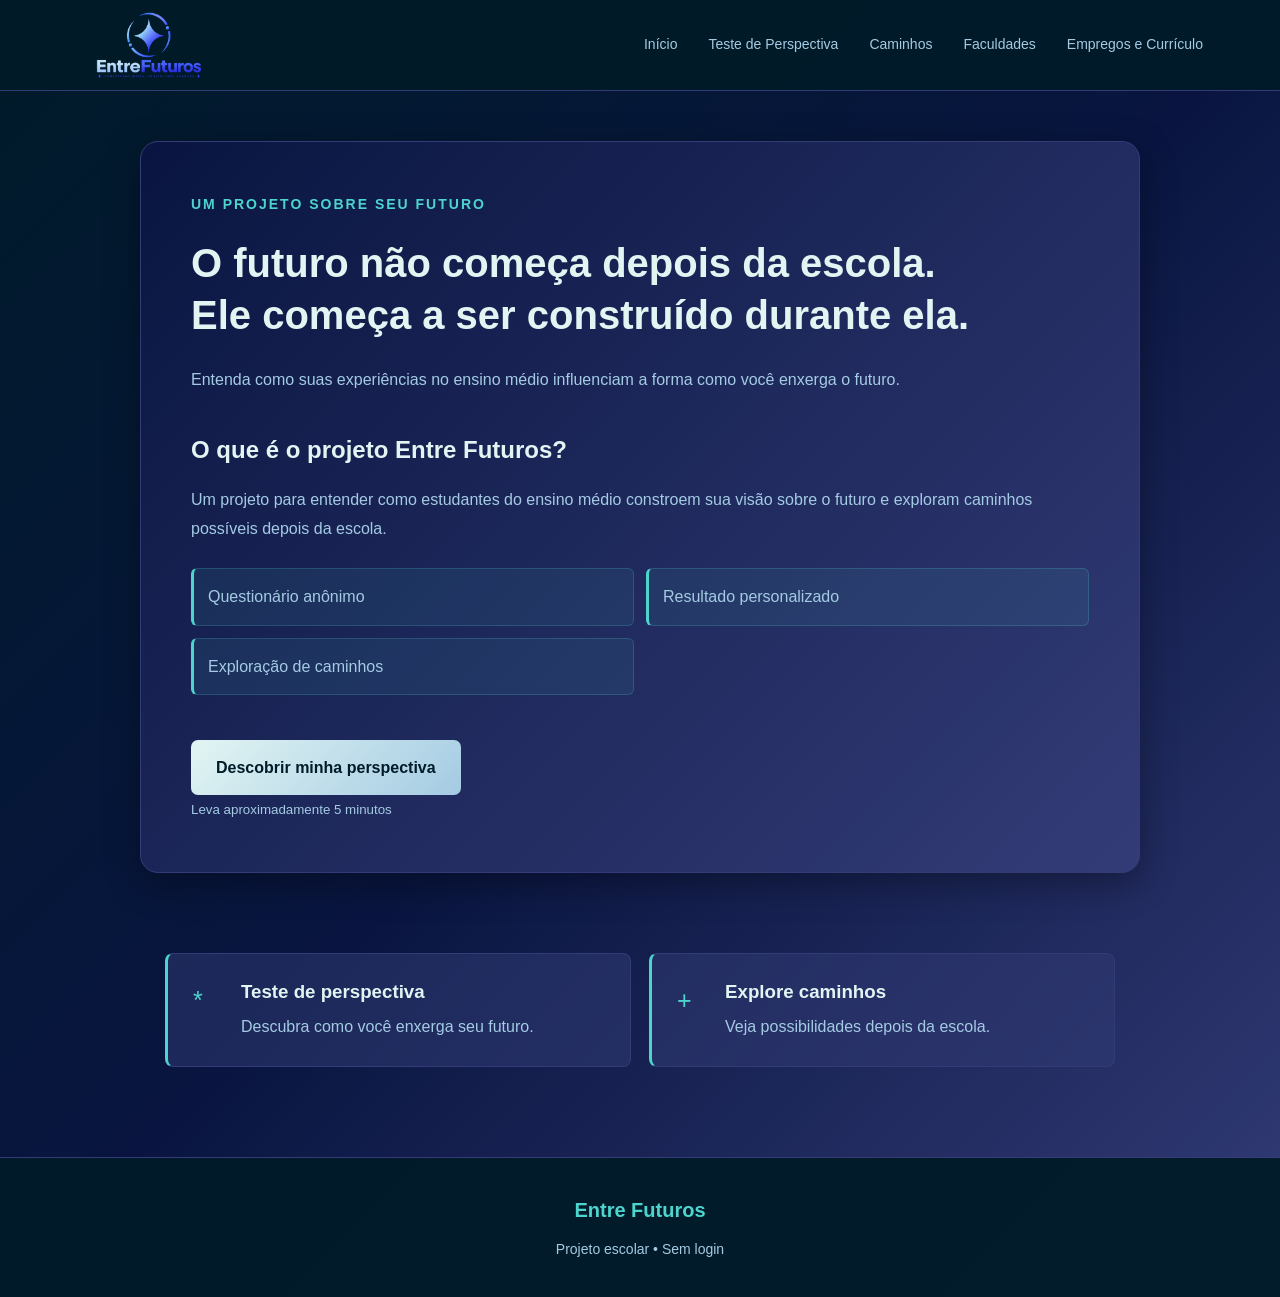
==== commit 3095bf78: "Add files via upload" ====
--- a/Entre Futuros/index.html
+++ b/Entre Futuros/index.html
@@ -1,4 +1,3 @@
-```html
 <!DOCTYPE html>
 <html lang="pt-BR">
 
@@ -2357,5 +2356,4 @@
 
 </body>
 
-</html>
-```+</html>
